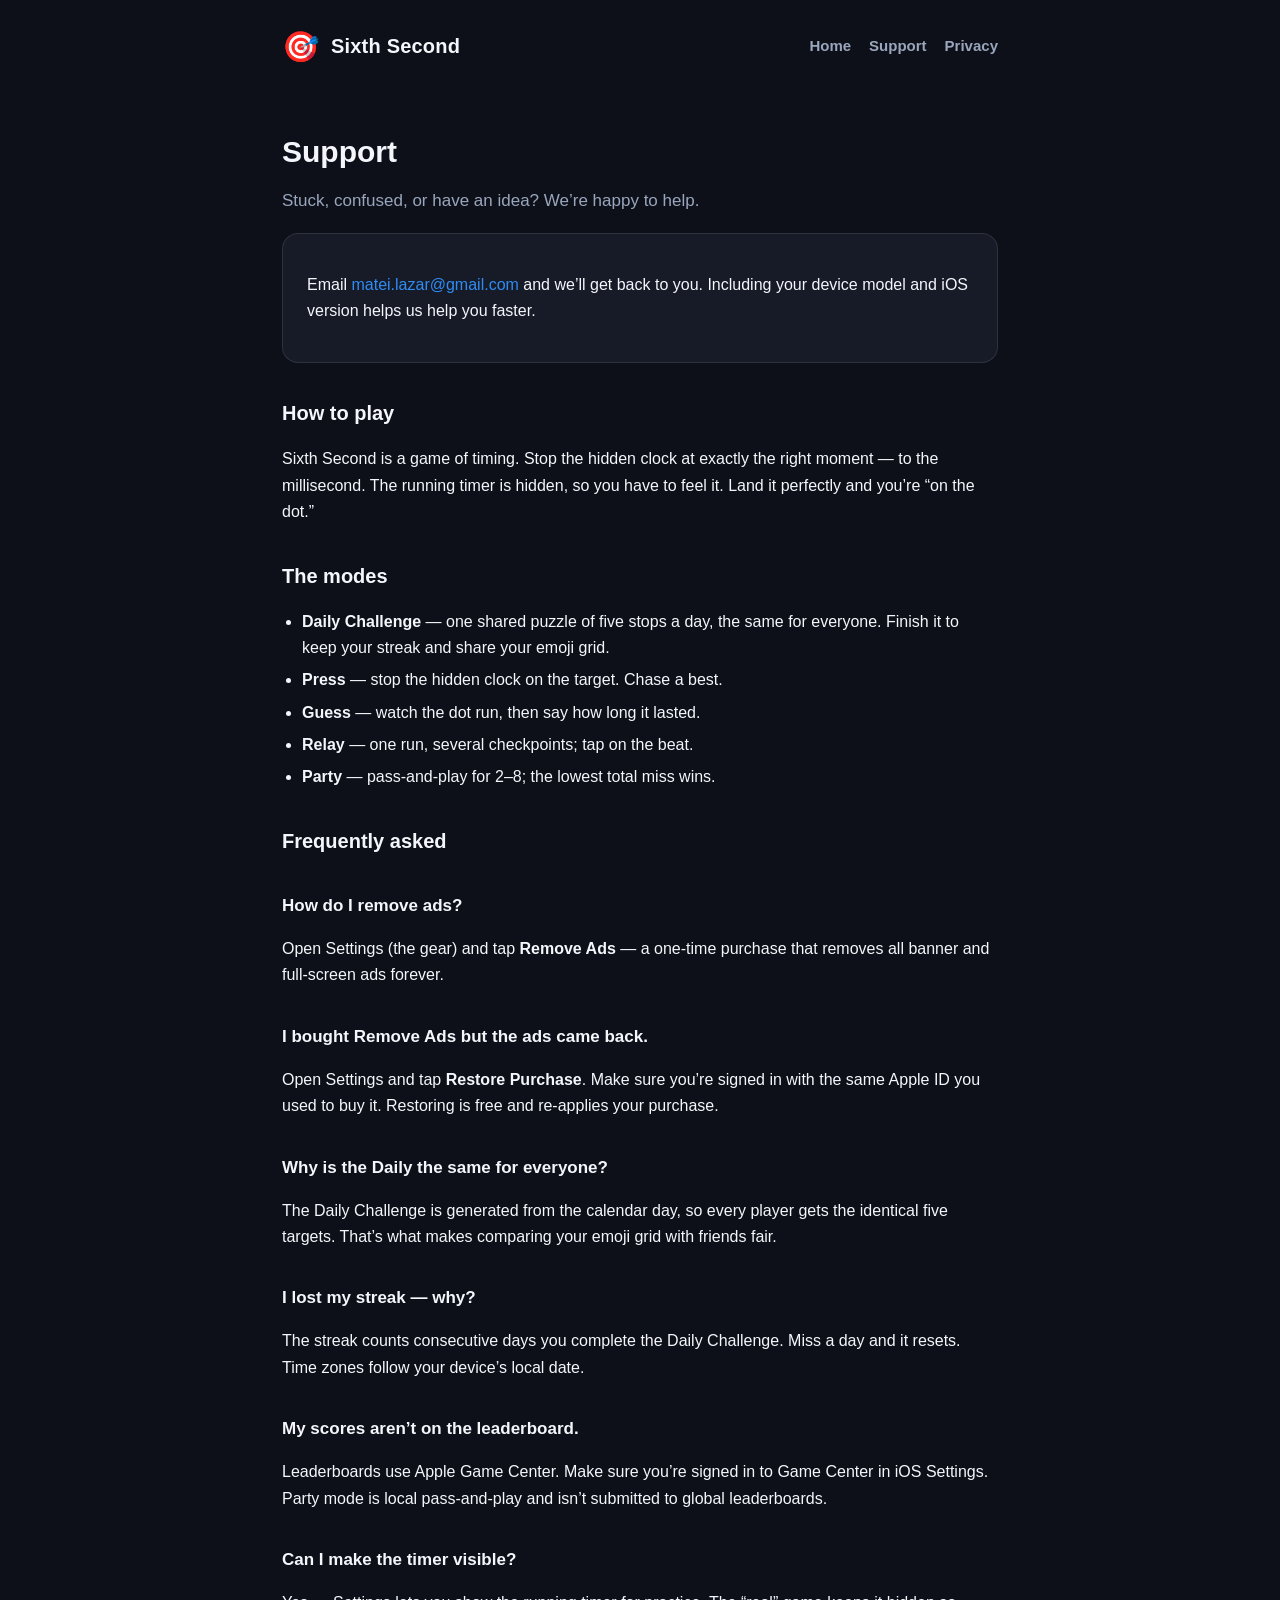
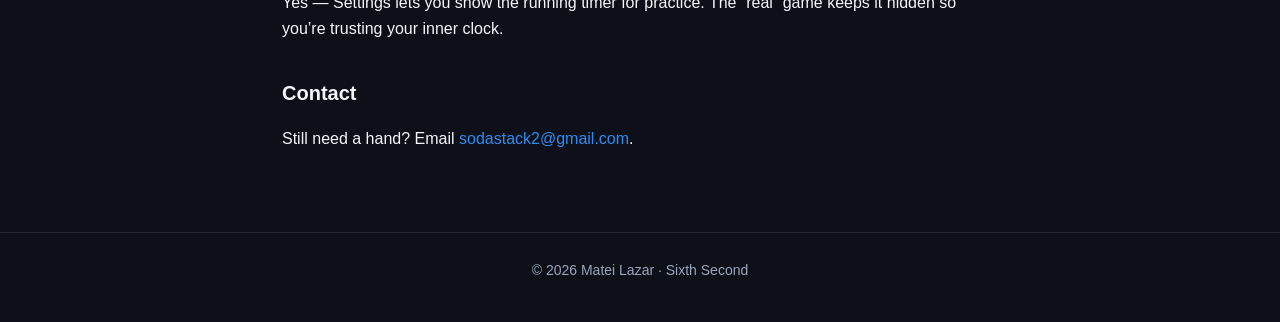
==== support.html @ 8b61ded8 "Add files via upload" ====
<!DOCTYPE html>
<html lang="en">
<head>
  <meta charset="UTF-8">
  <meta name="viewport" content="width=device-width, initial-scale=1">
  <title>Support · Sixth Second</title>
  <link rel="stylesheet" href="styles.css">
</head>
<body>
  <header class="site">
    <span class="logo">🎯</span>
    <span class="name">Sixth Second</span>
    <nav>
      <a href="index.html">Home</a>
      <a href="support.html">Support</a>
      <a href="privacy.html">Privacy</a>
    </nav>
  </header>

  <main class="wrap">
    <h1>Support</h1>
    <p class="lede">Stuck, confused, or have an idea? We’re happy to help.</p>

    <div class="card">
      <p>Email <a href="mailto:matei.lazar@gmail.com">matei.lazar@gmail.com</a> and we’ll
      get back to you. Including your device model and iOS version helps us help you faster.</p>
    </div>

    <h2>How to play</h2>
    <p>Sixth Second is a game of timing. Stop the hidden clock at exactly the right moment —
    to the millisecond. The running timer is hidden, so you have to feel it. Land it
    perfectly and you’re “on the dot.”</p>

    <h2>The modes</h2>
    <ul>
      <li><strong>Daily Challenge</strong> — one shared puzzle of five stops a day, the
      same for everyone. Finish it to keep your streak and share your emoji grid.</li>
      <li><strong>Press</strong> — stop the hidden clock on the target. Chase a best.</li>
      <li><strong>Guess</strong> — watch the dot run, then say how long it lasted.</li>
      <li><strong>Relay</strong> — one run, several checkpoints; tap on the beat.</li>
      <li><strong>Party</strong> — pass-and-play for 2–8; the lowest total miss wins.</li>
    </ul>

    <h2>Frequently asked</h2>

    <h2 style="font-size:17px">How do I remove ads?</h2>
    <p>Open Settings (the gear) and tap <strong>Remove Ads</strong> — a one-time purchase
    that removes all banner and full-screen ads forever.</p>

    <h2 style="font-size:17px">I bought Remove Ads but the ads came back.</h2>
    <p>Open Settings and tap <strong>Restore Purchase</strong>. Make sure you’re signed in
    with the same Apple ID you used to buy it. Restoring is free and re-applies your purchase.</p>

    <h2 style="font-size:17px">Why is the Daily the same for everyone?</h2>
    <p>The Daily Challenge is generated from the calendar day, so every player gets the
    identical five targets. That’s what makes comparing your emoji grid with friends fair.</p>

    <h2 style="font-size:17px">I lost my streak — why?</h2>
    <p>The streak counts consecutive days you complete the Daily Challenge. Miss a day and
    it resets. Time zones follow your device’s local date.</p>

    <h2 style="font-size:17px">My scores aren’t on the leaderboard.</h2>
    <p>Leaderboards use Apple Game Center. Make sure you’re signed in to Game Center in iOS
    Settings. Party mode is local pass-and-play and isn’t submitted to global leaderboards.</p>

    <h2 style="font-size:17px">Can I make the timer visible?</h2>
    <p>Yes — Settings lets you show the running timer for practice. The “real” game keeps it
    hidden so you’re trusting your inner clock.</p>

    <h2>Contact</h2>
    <p>Still need a hand? Email <a href="mailto:sodastack2@gmail.com">sodastack2@gmail.com</a>.</p>
  </main>

  <footer class="site">© 2026 Matei Lazar · Sixth Second</footer>
</body>
</html>
---- styles.css ----
:root {
  --bg: #0d1018;
  --card: #161b27;
  --ink: #f4f6fb;
  --muted: #9aa6bd;
  --line: rgba(255, 255, 255, 0.10);
  --green: #2bb45a;
  --blue: #2f8cf2;
}

* { box-sizing: border-box; }

html { -webkit-text-size-adjust: 100%; }

body {
  margin: 0;
  background: var(--bg);
  color: var(--ink);
  font: 16px/1.65 -apple-system, BlinkMacSystemFont, "Segoe UI", Roboto, Helvetica, Arial, sans-serif;
}

a { color: var(--blue); text-decoration: none; }
a:hover { text-decoration: underline; }

.wrap { max-width: 760px; margin: 0 auto; padding: 32px 22px 64px; }

header.site {
  display: flex;
  align-items: center;
  gap: 12px;
  padding: 22px;
  max-width: 760px;
  margin: 0 auto;
}
header.site .logo { font-size: 30px; }
header.site .name { font-weight: 800; font-size: 20px; letter-spacing: 0.2px; }
header.site nav { margin-left: auto; display: flex; gap: 18px; }
header.site nav a { color: var(--muted); font-weight: 600; font-size: 15px; }
header.site nav a:hover { color: var(--ink); text-decoration: none; }

h1 { font-size: 30px; line-height: 1.2; margin: 8px 0 4px; }
h2 { font-size: 20px; margin: 34px 0 10px; }
.lede { color: var(--muted); font-size: 17px; }
.updated { color: var(--muted); font-size: 14px; margin-top: 2px; }

.card {
  background: var(--card);
  border: 1px solid var(--line);
  border-radius: 16px;
  padding: 22px 24px;
  margin: 18px 0;
}

ul { padding-left: 20px; }
li { margin: 6px 0; }

.hero {
  text-align: center;
  padding: 48px 0 8px;
}
.hero .big { font-size: 64px; }
.hero h1 { font-size: 40px; margin: 10px 0 6px; }
.pill {
  display: inline-block;
  background: var(--green);
  color: #fff;
  font-weight: 700;
  padding: 12px 22px;
  border-radius: 28px;
  margin-top: 16px;
}
.pill:hover { text-decoration: none; opacity: 0.92; }

.modes { display: grid; grid-template-columns: 1fr 1fr; gap: 12px; margin-top: 10px; }
.modes .m { background: var(--card); border: 1px solid var(--line); border-radius: 12px; padding: 14px 16px; }
.modes .m b { display: block; }
.modes .m span { color: var(--muted); font-size: 14px; }

footer.site {
  border-top: 1px solid var(--line);
  color: var(--muted);
  font-size: 14px;
  text-align: center;
  padding: 26px 22px 40px;
}

@media (max-width: 520px) {
  .modes { grid-template-columns: 1fr; }
  .hero h1 { font-size: 32px; }
}
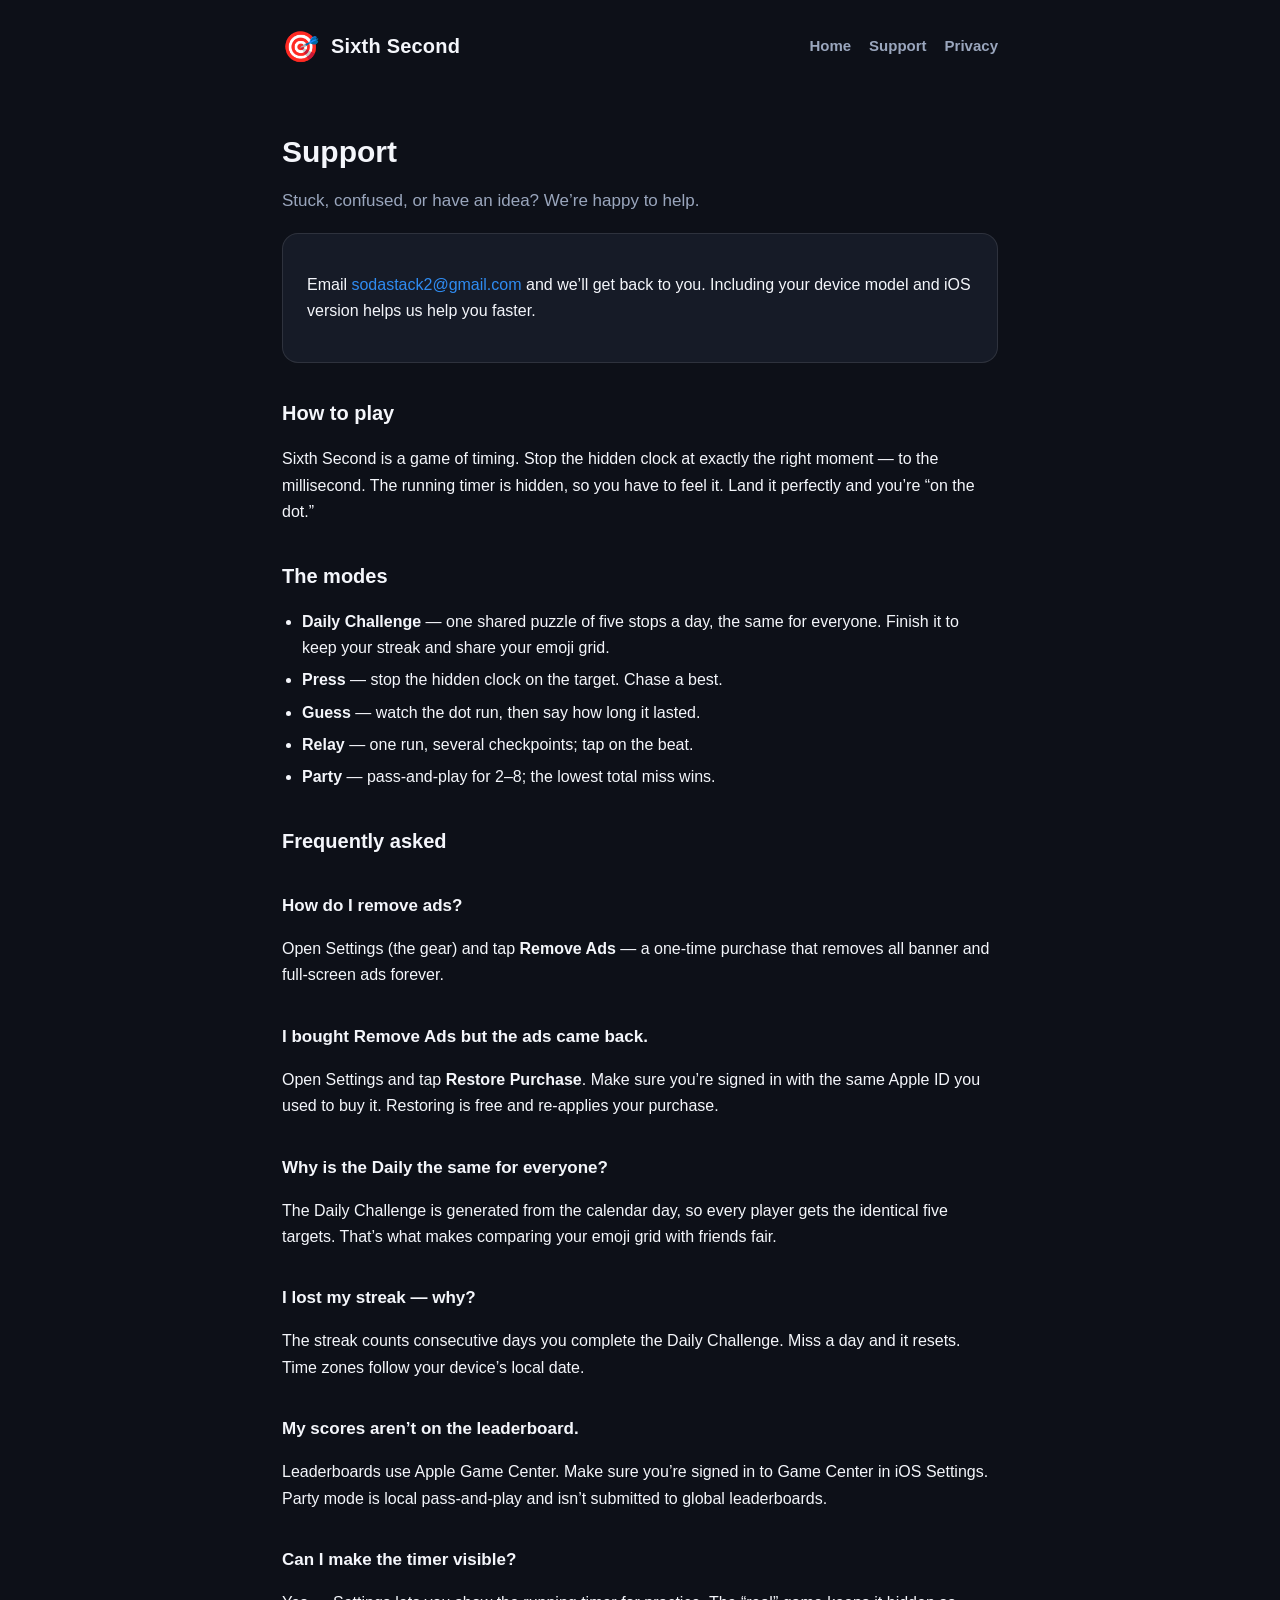
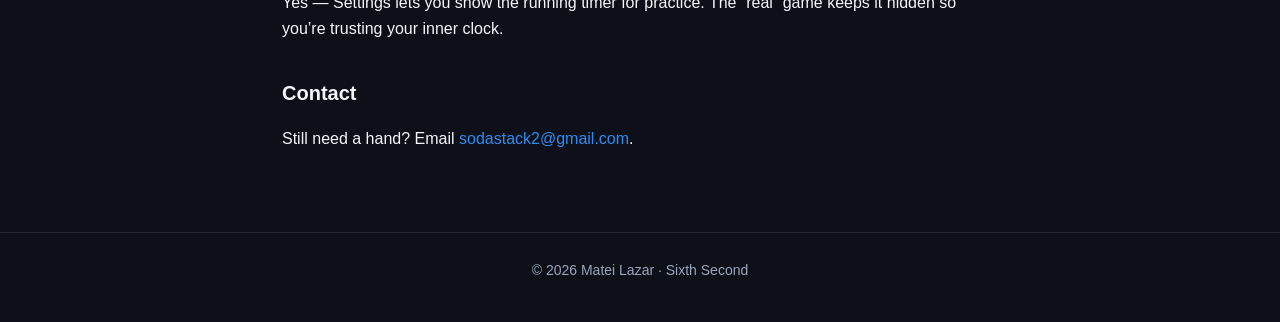
==== commit ee8d62e8: "Add files via upload" ====
--- a/support.html
+++ b/support.html
@@ -22,7 +22,7 @@
     <p class="lede">Stuck, confused, or have an idea? We’re happy to help.</p>
 
     <div class="card">
-      <p>Email <a href="mailto:matei.lazar@gmail.com">matei.lazar@gmail.com</a> and we’ll
+      <p>Email <a href="mailto:sodastack2@gmail.com">sodastack2@gmail.com</a> and we’ll
       get back to you. Including your device model and iOS version helps us help you faster.</p>
     </div>
 
